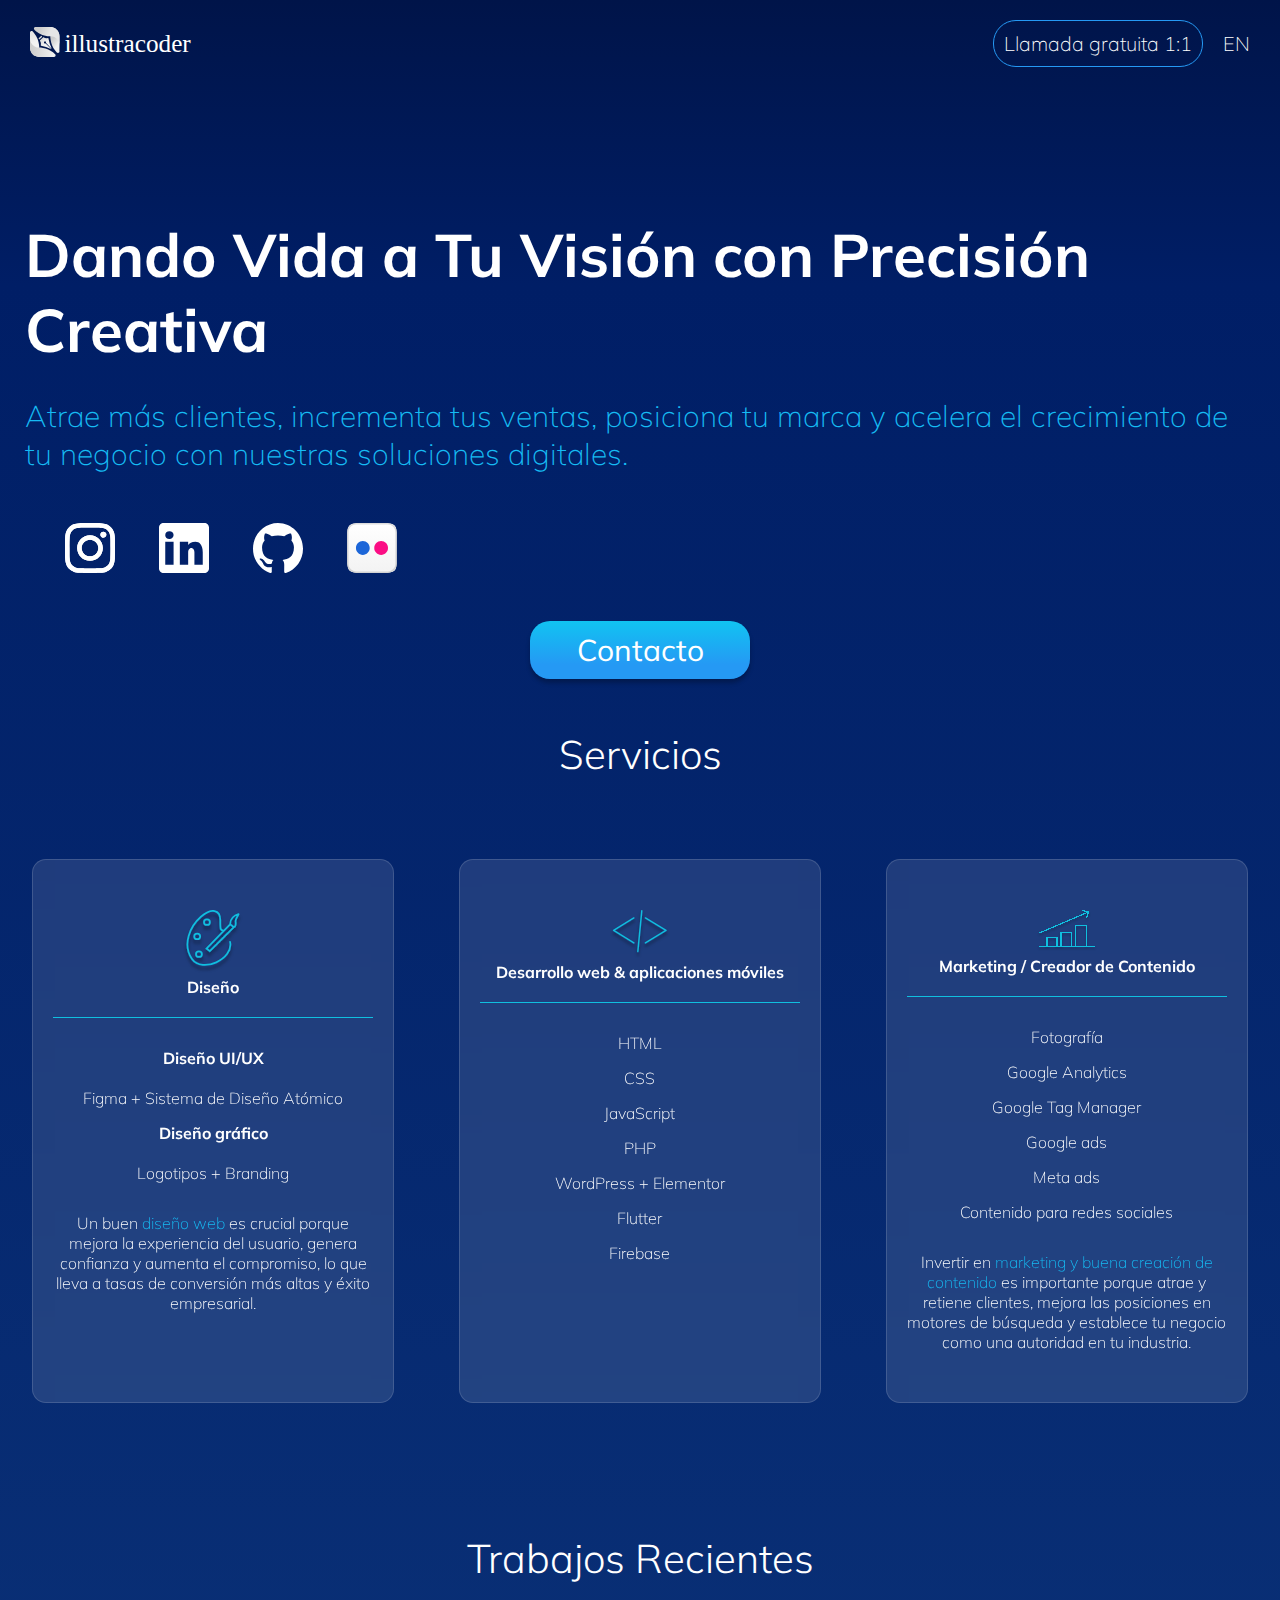
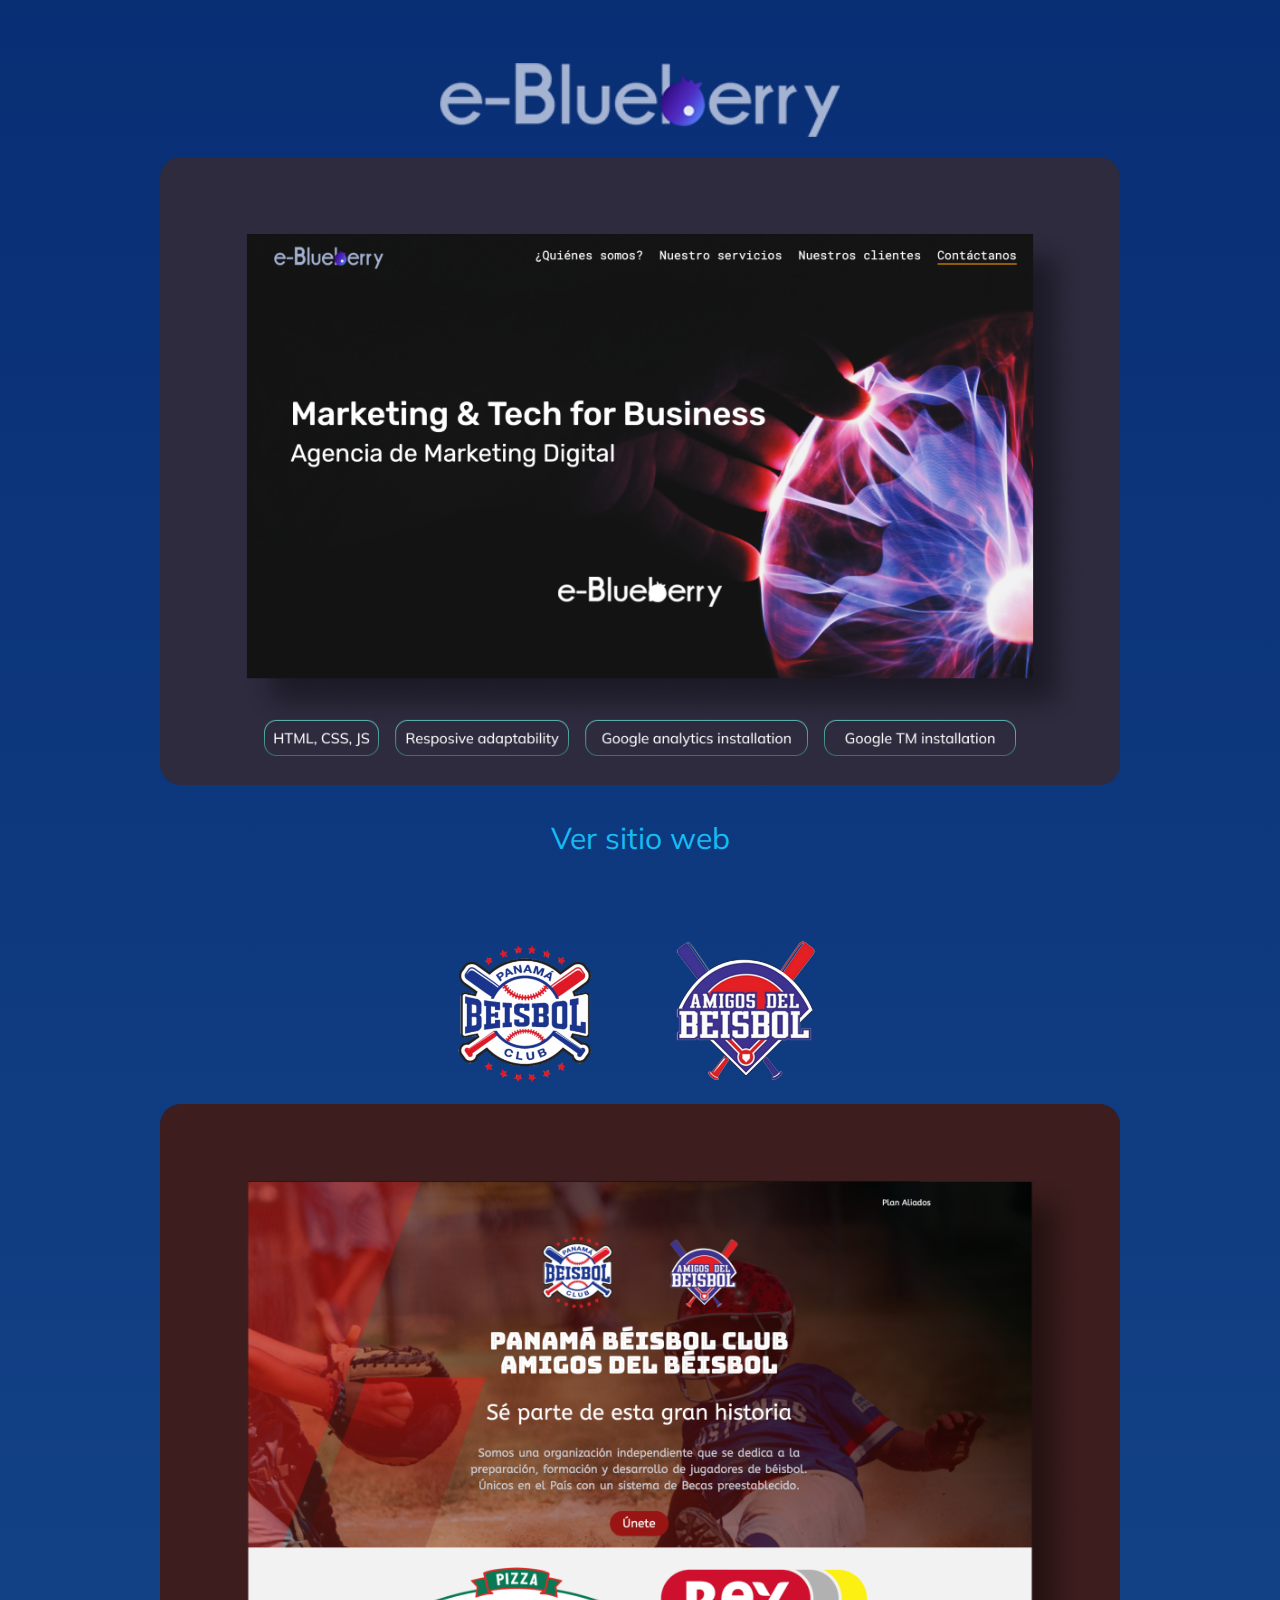
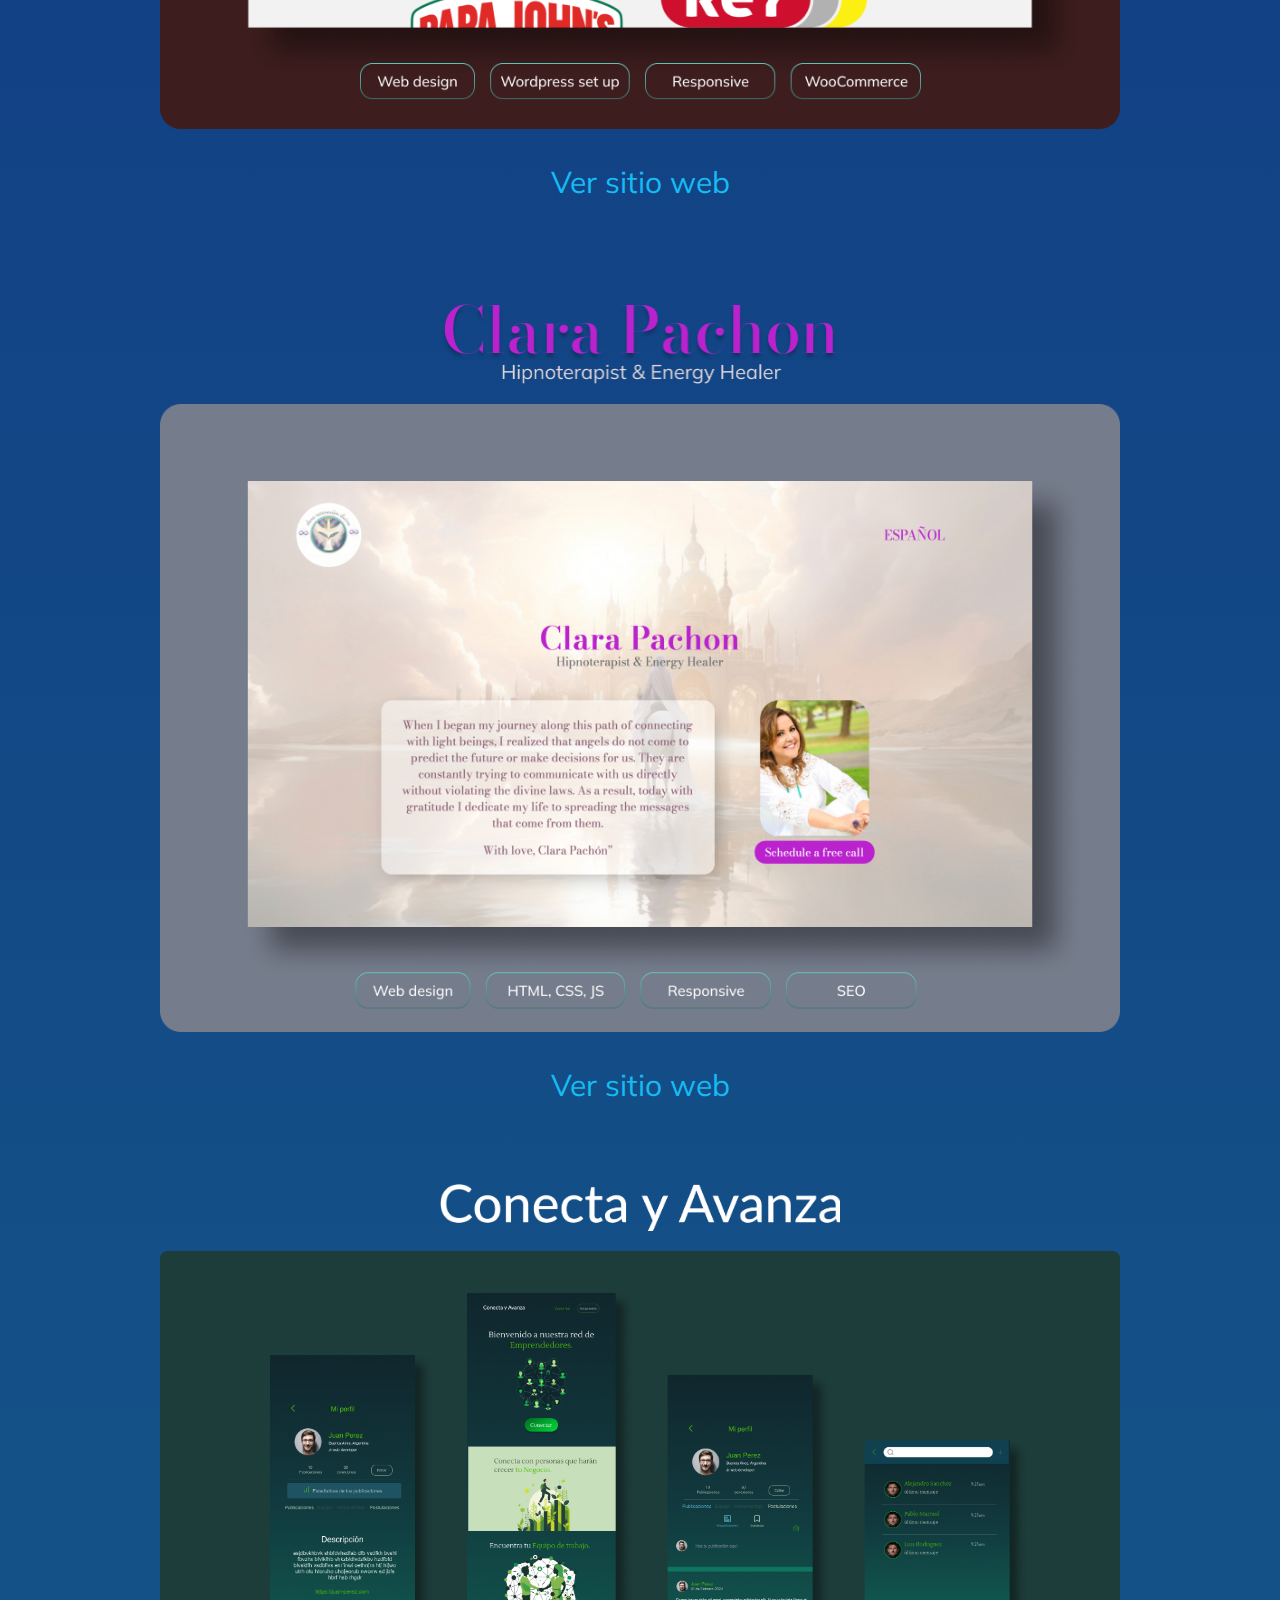
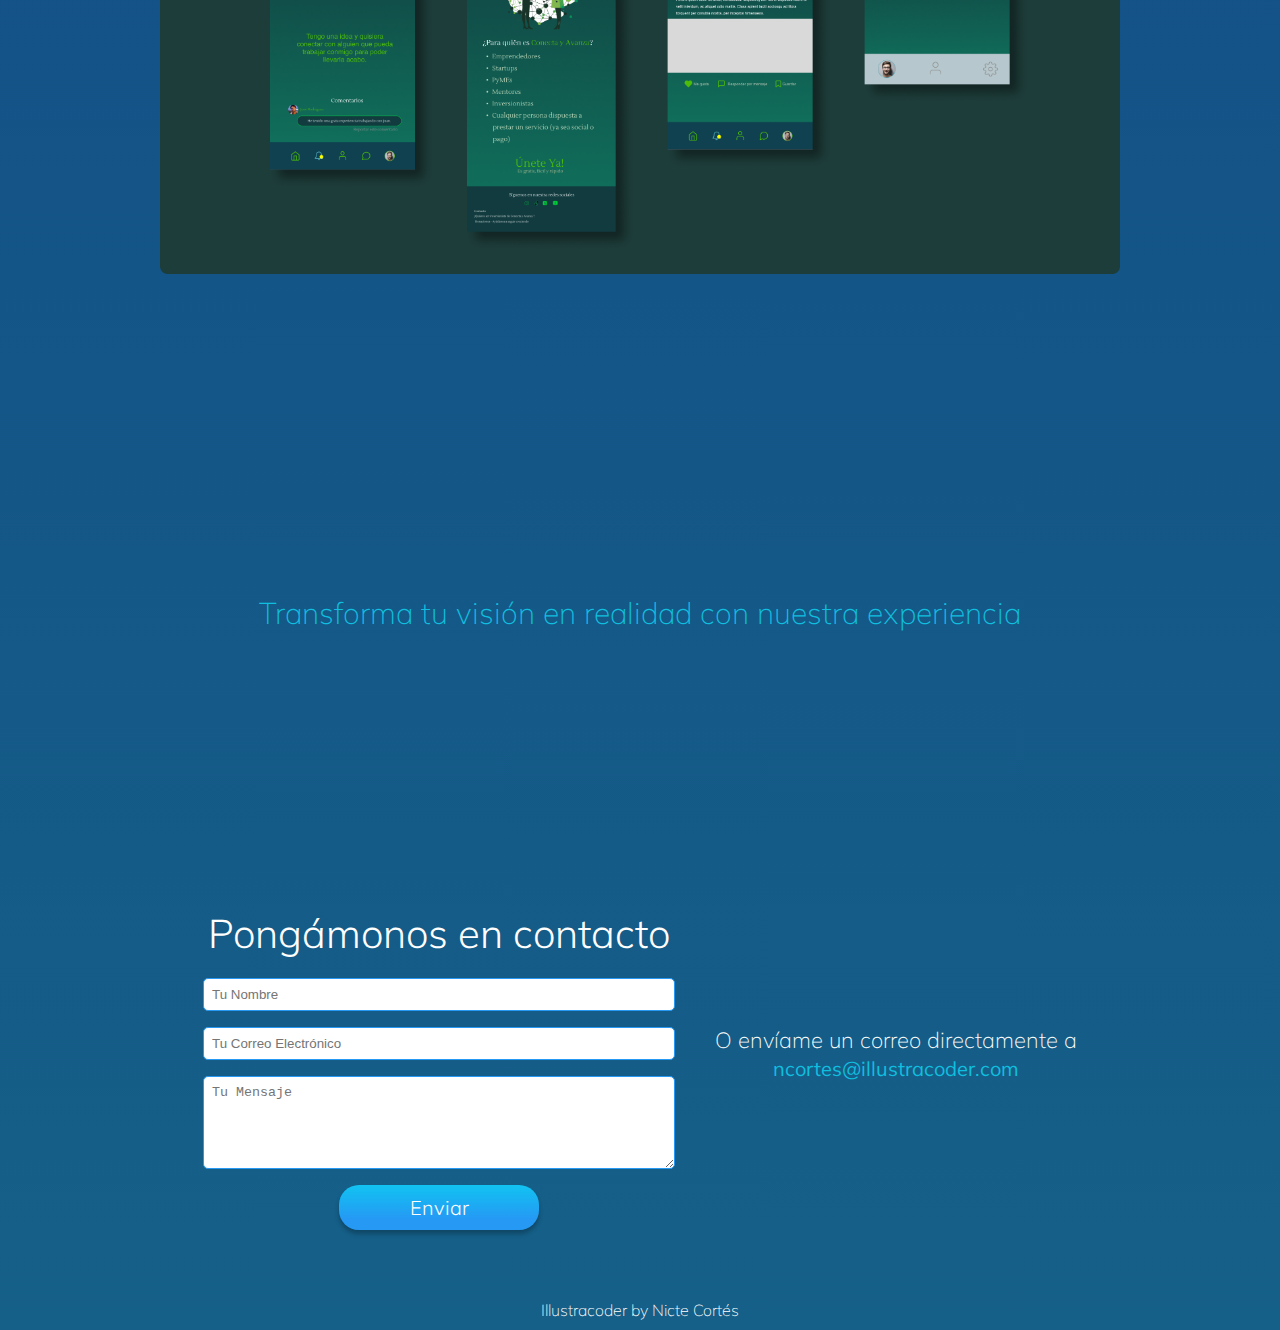
==== español.html @ 36449e50 "added .htaccess and modified html in spanish" ====
<!DOCTYPE html>
<html lang="es">
<head>
    <!-- Google tag (gtag.js) -->
<script async src="https://www.googletagmanager.com/gtag/js?id=G-TVSC4ZTGMF"></script>
<script>
  window.dataLayer = window.dataLayer || [];
  function gtag(){dataLayer.push(arguments);}
  gtag('js', new Date());

  gtag('config', 'G-TVSC4ZTGMF');
</script>
    <link rel="shortcut icon" type="x-icon" href="logo.png">
    <link rel="mask-icon" href="{{ base_path }}/logo.png">
    <meta charset="UTF-8">
    <meta http-equiv="X-UA-Compatible" content="IE=edge">
    <meta name="viewport" content="width=device-width, initial-scale=1.0">
    <link rel="stylesheet" type="text/css" href="stylesheetv1.css" />
    <meta name="keywords" content="Diseño web, desarrollo web, fotografía de productos, fotografía de servicios, creación de contenido para redes sociales, elevación de marca, soluciones web profesionales, Illustracoder, diseño web innovador, desarrollo web experto, creación de contenido digital, diseño web SEO, servicios de fotografía de alta calidad">
    <title>Illustracoder - Diseño Web, Desarrollo, Fotografía y Contenido para Redes Sociales</title>
    <head>
        <script src="https://www.google.com/recaptcha/enterprise.js?render=6LdHow8qAAAAACR_GoCy2ydNq_Hx-x5rRj1Og6y0"></script>
    <meta name="description" content="Descubre Illustracoder, tu opción ideal para diseño web profesional, desarrollo web, fotografía de productos y servicios, y creación de contenido para redes sociales. Eleva tu marca con nuestras soluciones expertas y enfoque innovador. ¡Contáctanos hoy para hacer realidad tu visión!">
</head>
<body>
    <header class="hero-container">
        <nav>
            <div class="logo-container">
                <img class="logo" src="./logo-white.svg" alt="Logo de Illustracoder">
                
            </div>
            
            <div class="nav-btns">
                <a href="https://calendly.com/ncortes-illustracoder/30min" class="calendly-link"><p>Llamada gratuita 1:1</p></a>
                <a href="./index.html">EN</a>
            </div>
        </nav>
        <section class="hero">
            <div class="title-hero">
                
                <h1>Dando Vida a Tu Visión con Precisión Creativa</h1>
                <h2>Atrae más clientes, incrementa tus ventas, posiciona tu marca y acelera el crecimiento de tu negocio con nuestras soluciones digitales.</h2>
            </div>
            
            <div class="iconos">
               <a href=""><img src="./icons/instagram-blanco.svg" alt="Instagram"></a>
               <a href=""><img src="./icons/linkedin-blanco.svg" alt="LinkedIn"></a>
               <a href=""><img src="./icons/github-blanco.svg" alt="GitHub"></a>
               <a href=""><img src="./icons/flickr-icon.svg" alt="Flickr"></a>
            </div>
            <a class="boton" href="#contact-form">Contacto</a>
        </section>
    </header>
    
    <main>
        <section class="services--container">
            <h3 class="reveal active">Servicios</h3>
            <div class="services">
                <div class="service-card reveal active">
                    <div class="service-card--title">
                        <img src="./icons/web-design-icon.svg" alt="Diseño Web">
                        <h4>Diseño</h4>
                        
                    </div>
                    
                    <h4>Diseño UI/UX</h4>
                    <div class="card-icon">

                        <p>Figma + Sistema de Diseño Atómico</p>
                    </div>
                    <h4>Diseño gráfico</h4>
                    <p>Logotipos + Branding</p>
                    
                    <div class="blue-text">
                        <p>Un buen <span class="orange">diseño web</span> es crucial porque mejora la experiencia del usuario, genera confianza y aumenta el compromiso, lo que lleva a tasas de conversión más altas y éxito empresarial.</p>
                    </div>
                </div>
                <div class="service-card reveal active">
                    <div class="service-card--title">
                        <img src="./icons/web-dev-icon.svg" alt="Desarrollo Web">
                        <h4>Desarrollo web & aplicaciones móviles</h4>
                        <h4></h4>
                    </div>
                    <div class="card-icon">
                        
                        <p>HTML</p>
                    </div>
                    <div class="card-icon">
                       
                        <p>CSS</p>
                    </div>
                    <div class="card-icon">
                        
                        <p>JavaScript</p>
                    </div>
                    <div class="card-icon">
                         
                        <p>PHP</p>
                    </div>
                    <div class="card-icon">
                        
                        <p>WordPress + Elementor</p>
                    </div>
                    <div class="card-icon">
                         
                        <p>Flutter</p>
                    </div>
                    <div class="card-icon">
                         
                        <p>Firebase</p>
                    </div>
                    
                </div>
                <div class="service-card reveal active">
                    <div class="service-card--title">
                        <img src="./icons/marketing-icon.svg" alt="Marketing / Creador de Contenido">
                        <h4>Marketing / Creador de Contenido</h4>
                    </div>
                    <div class="card-icon">Fotografía</div>
                    <div class="card-icon"> Google Analytics</div>
                    <div class="card-icon">Google Tag Manager</div>
                    <div class="card-icon">Google ads</div>
                    <div class="card-icon">Meta ads</div>
                    <div class="card-icon">Contenido para redes sociales</div>
                    
                    <div class="blue-text">
                        <p>Invertir en <span class="orange">marketing y buena creación de contenido</span> es importante porque atrae y retiene clientes, mejora las posiciones en motores de búsqueda y establece tu negocio como una autoridad en tu industria.</p>
                    </div>
                </div>
            </div>
        </section>
        <section>
            <h3 class="reveal active">Trabajos Recientes</h3>
            <div class="card reveal active">
                <div class="logos">
                    <img src="./logos/e-blueberrylogo.png" alt="Logo de e-Blueberry">
                </div>
                <img class="card-img" src="./eblueberry-card.png" alt="Tarjeta de e-Blueberry">
                <a href="https://nektar-mkt.com/e-blueberry/" target="_blank" rel="noopener noreferrer">Ver sitio web</a>
            </div>
            <div class="card reveal active">
                <div class="logos">
                    <img src="./logos/logos-panama-amigos.png" alt="Logo del Club de Béisbol Panamá">
                
                </div>
                <img class="card-img" src="./panama-beisbol-club-card.png" alt="Tarjeta del Club de Béisbol Panamá">
                <a href="https://panamabeisbolclub.com/" target="_blank" rel="noopener noreferrer">Ver sitio web</a>
            </div>
            <div class="card reveal active">
                <div class="logos">
                    <img src="./logos/Clara-pachon.png" alt="Logo de Clara Pachon">
                </div>
                <img class="card-img" src="./clarapachon-card.png" alt="Tarjeta de Clara Pachon">
                <a href="https://qhhtclarapachon.com/" target="_blank" rel="noopener noreferrer">Ver sitio web</a>
            </div>
            <div class="card reveal active">
                <div class="logos">
                    <img src="./logos/Conecta y Avanza.png" alt="Logo de Conecta y Avanza">
                </div>
                <img class="card-img" src="./conecta-avanza.png" alt="Tarjeta de Conecta y Avanza">
            </div>
        </section>
        
        <section class="section-text reveal active">
            <p>Transforma tu visión en realidad con nuestra experiencia</p>
        </section>
        <section id="contact-form">
            <div class="form-container">
                <h3>Pongámonos en contacto</h3>
                <form action="contact.php" method="post">
                    <input type="text" name="name" placeholder="Tu Nombre" required>
                    <input type="email" name="email" placeholder="Tu Correo Electrónico" required>
                    <textarea name="message" placeholder="Tu Mensaje" rows="5" required></textarea>
                    
                    <button type="submit" class="boton submit" id="btnSub">Enviar</button>
                </form>
                 <div id="form-message"></div>
            </div>
            <div class="email-me">
                <p>O envíame un correo directamente a</p>
                <a href="mailto:ncortes@illustracoder.com" class="email-link">ncortes@illustracoder.com</a>
            </div>
            
        </section>
    </main>
    <footer>
        <p>Illustracoder by Nicte Cortés</p>
    </footer>
    <script src="index.js"></script>
</body>
</html>
---- stylesheetv1.css ----
@import url("https://fonts.googleapis.com/css2?family=Mulish:wght@200;300;500&family=Raleway:wght@100;200;300&display=swap");
:root{
  --blue:#16BBF3;
  --soft-blue:#10BFDF;
}
* {
    margin: 0;
    padding: 0;
  }
  html,
  body {
    width: 100%;
  }
  body {
    background: linear-gradient(180deg, #001449 0%, #001E66 4.66%, #124085 50%, #156088 100%)
      no-repeat;
    font-family: Mulish;
    font-weight: 200;
  }
  h1{
    color: #ffff;
    font-size: 40px;
  }
  h2{
    color: var(--blue);
    font-weight: 200;
    font-size: 20px;
    margin: 30px 0;
  }
  h3{
    color: #ffff;
    text-align: center;
    margin-top: 50px;
    font-size: 40px;
    font-weight: 300;
  }
  h4{
    margin-bottom: 20px;
  }
  header{
    position: relative;
  }
  nav{
    margin: 0 30px;
    padding-top: 20px;
    color: white;
    display: flex;
    justify-content: space-between;
    align-items: center;
  }
  *:disabled {
    opacity: 0.6;
  }
  .logo-container{
    display: flex;
    align-items: center;
  }
  .logo{
    width: 100px; 
    padding-right: 10px;
  }
 .hero-container {
    background: url() no-repeat center center;
    background-repeat: no-repeat;
    background-size: cover;
  }
  .hero{
    margin: 50px 25px;
  }
  .title-hero{
    margin-top: 150px;
  }
  .nav-btns{
    display: flex;
    align-items: center;
  }
  .nav-btns a{
    color: #ffff;
    font-size: 13px;
    font-weight: 200;
  }
  .nav-btns p{
    border: 1px solid #2599F4;
    border-radius: 23px;
    padding: 10px;
    margin-right: 20px;
  }
  .calendly-link{
  text-align: center;
  }
  .boton {
    color: white;
    background: linear-gradient(180deg, #0AD2F1 -26.87%, #2599F4 75.62%);
    box-shadow: 0px 4px 4px 0px rgba(0, 0, 0, 0.25);
    border-radius: 20px;
    padding: 10px;
    display: block;
    text-align: center;
    margin:  auto;
    width: 25%;
  }

  .boton:hover {
    background-color: #0056b3;
    transform: scale(1.1);
  }

  a{
    font-size: 20px;
    font-weight: 400;
    text-decoration: none;
    color: var(--blue);
  }
  .iconos{
      margin: 20px 20px 70px 20px;
  }
  .iconos img{
    margin: 10px;
    width: 30px;
  }
  .service-card{
      color: white;
      text-align: center;
      width: 70%;
      margin: 80px auto;
      padding: 50px 20px;
      border-radius: 14px;
      border: 1px solid rgba(255, 255, 255, 0.14);
      background: rgba(255, 255, 255, 0.11);
      backdrop-filter: blur(9px);
  }
  .service-card--title {
    border-bottom: .5px solid var(--soft-blue);
    margin-bottom: 30px;
  }
  .service-card--title img{
    width: 60px;
  }
  .card-icon{
      display: flex;
      justify-content: center;
      align-items: center;
      margin: 15px;
  }
  .card-icon img{
      width: 25px;
      margin-right: 15px;
  }
  .card{
      margin: 80px auto;
      text-align: center;
  }
.card a{
  display: block;
}
  .logos img{
      display: block;
      width: 200px;
      margin: 20px auto;
  }
  .card-img{
      width: 90%;
      margin-bottom: 30px;
  }
  .blue-text{
    color: #ffff;
    margin-top: 30px;
  }
  .orange{
    color: var(--blue);
  }
  #contact-form{
    margin-bottom: 50px;
  }
  #contact-form form {
    display: flex;
    flex-direction: column;
    margin: 30px;
    }
  #contact-form input,
  #contact-form textarea {
    margin-bottom: 1rem;
    padding: 0.5rem;
    border: 1px solid #2599F4;
    border-radius: 5px;
    }
  .email-link {
    color: var(--soft-blue);
    }
    .g-recaptcha{
      display: block;
      margin: 20px auto;
    }
  .submit{
    font-family: Mulish;
    font-weight: 300;
    border: none;
  }
  .email-me{
    text-align: center;
    display: block;
    margin: 20px;
    font-size: 22px;
    color: #ffff;
  }
  .section-text{
    color: var(--soft-blue);
    margin: 20px;
    height: 50vh;
    display: flex;
    align-items: center;
    justify-content: center;
    font-size: 30px;
    text-align: center;
  }
  footer p{
    color: #ffff;
    text-align: center;
    margin-bottom: 10px;
  }
  .reveal{
    position: relative;
    transform: translateY(50px);
    opacity: 0;
    transition: all 1s ease;
  }
  .reveal.active{
    transform: translateY(0px);
    opacity: 1;
  }
  @media only screen and (min-width: 750px){
    .logo{
      width: 150px;
    }
    .nav-btns a{
      font-size: 16px;
    }
  }
  @media only screen and (min-width: 1000px){
    h1{
      font-size: 60px;
    }
    h2{
      font-size: 30px;
    }
    .logo{
      width: 170px;
    }
    .logo-container p{
      font-size: 20px;
    }
    .hero p{
      font-size: 40px;
    }
    .iconos{
      margin: 20px 20px;
    }
    .iconos img{
      margin: 20px;
      width: 50px;
    }
    .boton{
      font-size: 30px;
      width: 200px;
    }
    .services{
      display: flex;
    }
    .service-card{
      width: 25%;
    }
    .card-img{
      width: 75%;
    }
    .logos img{
      width: 400px;
    }
    .nav-btns a{
      font-size: 20px;
    }
    a{
      font-size: 30px;
    }
    .about-me-text p{
      font-size: 22px;
    }
    #contact-form{
      display: flex;
      justify-content: center;
      align-items: center;
    }
    #contact-form form{
      margin: 20px;
    }
    
    .form-container{
      width: 40%;
    }
    .submit{
      font-size: 20px;
    }
    .email-link{
      font-size: 20px;
    }
    .section-text{
      font-size: 30px;
    }
  }
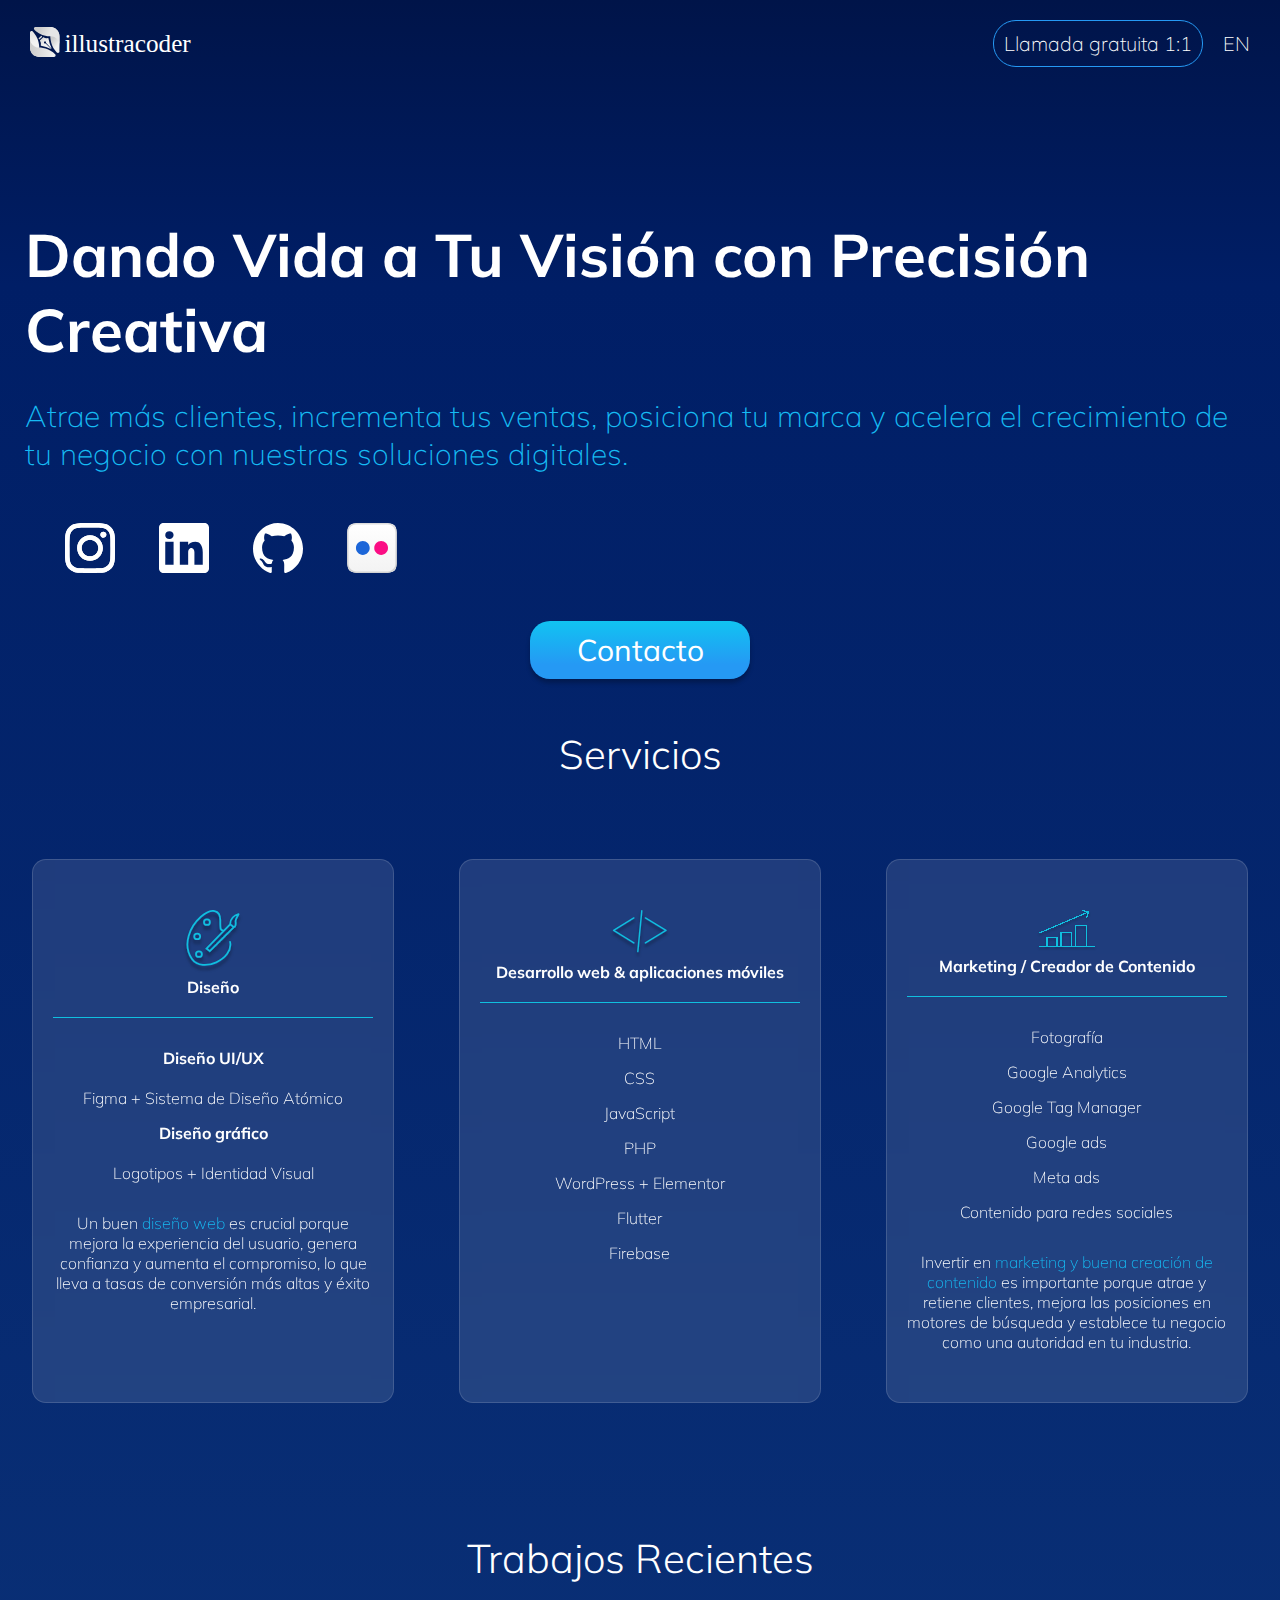
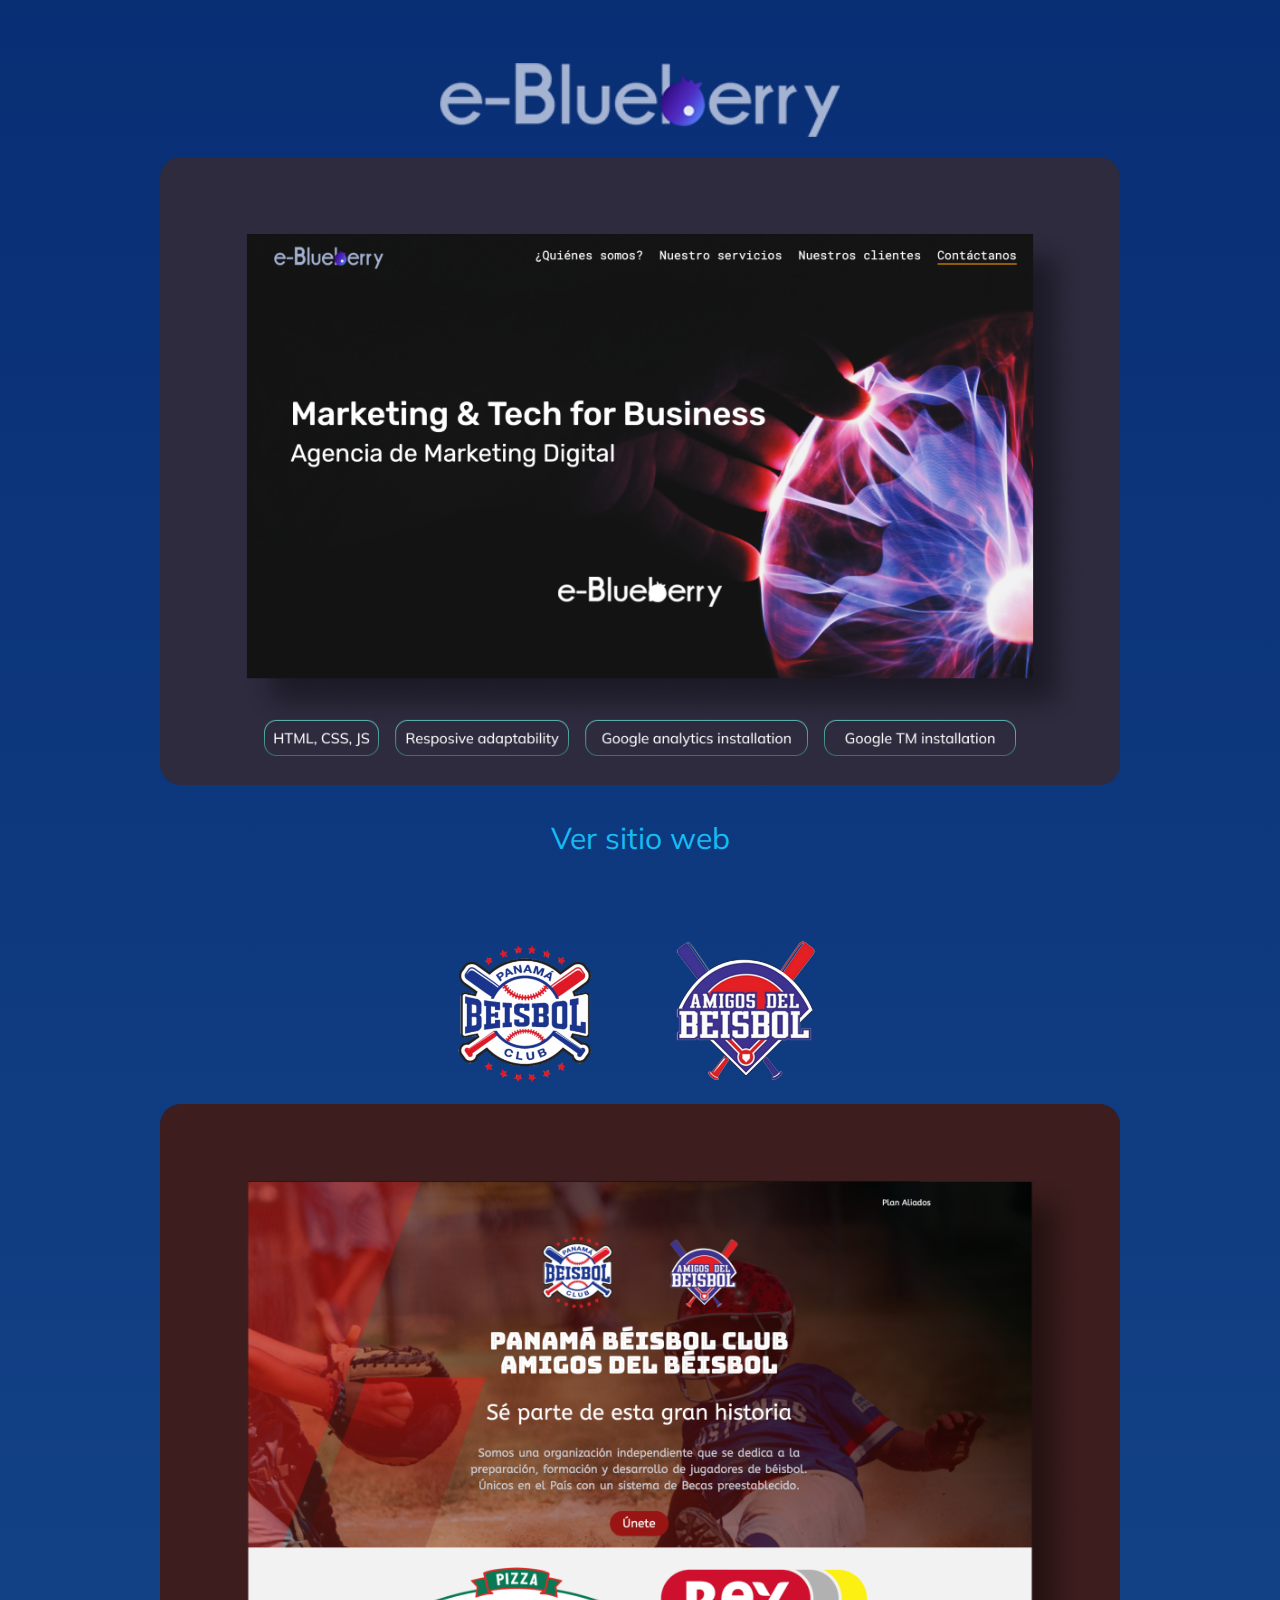
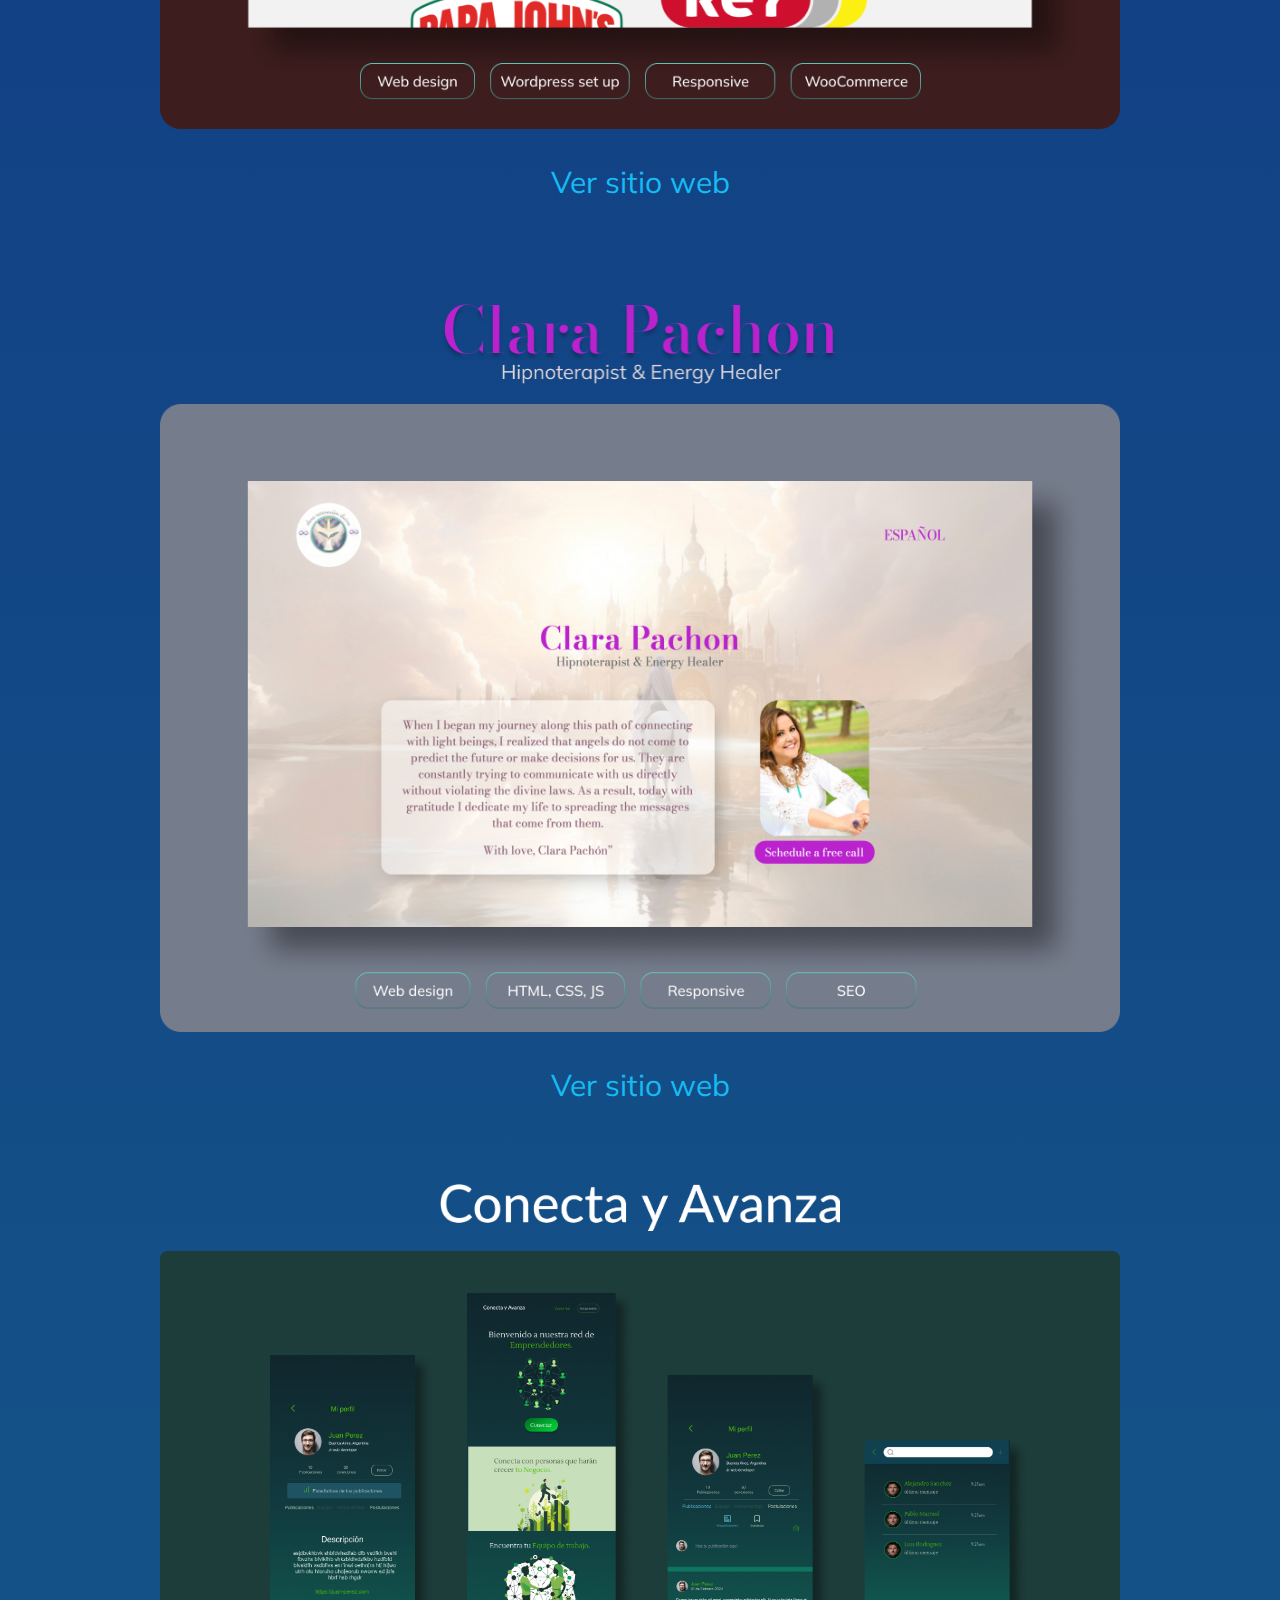
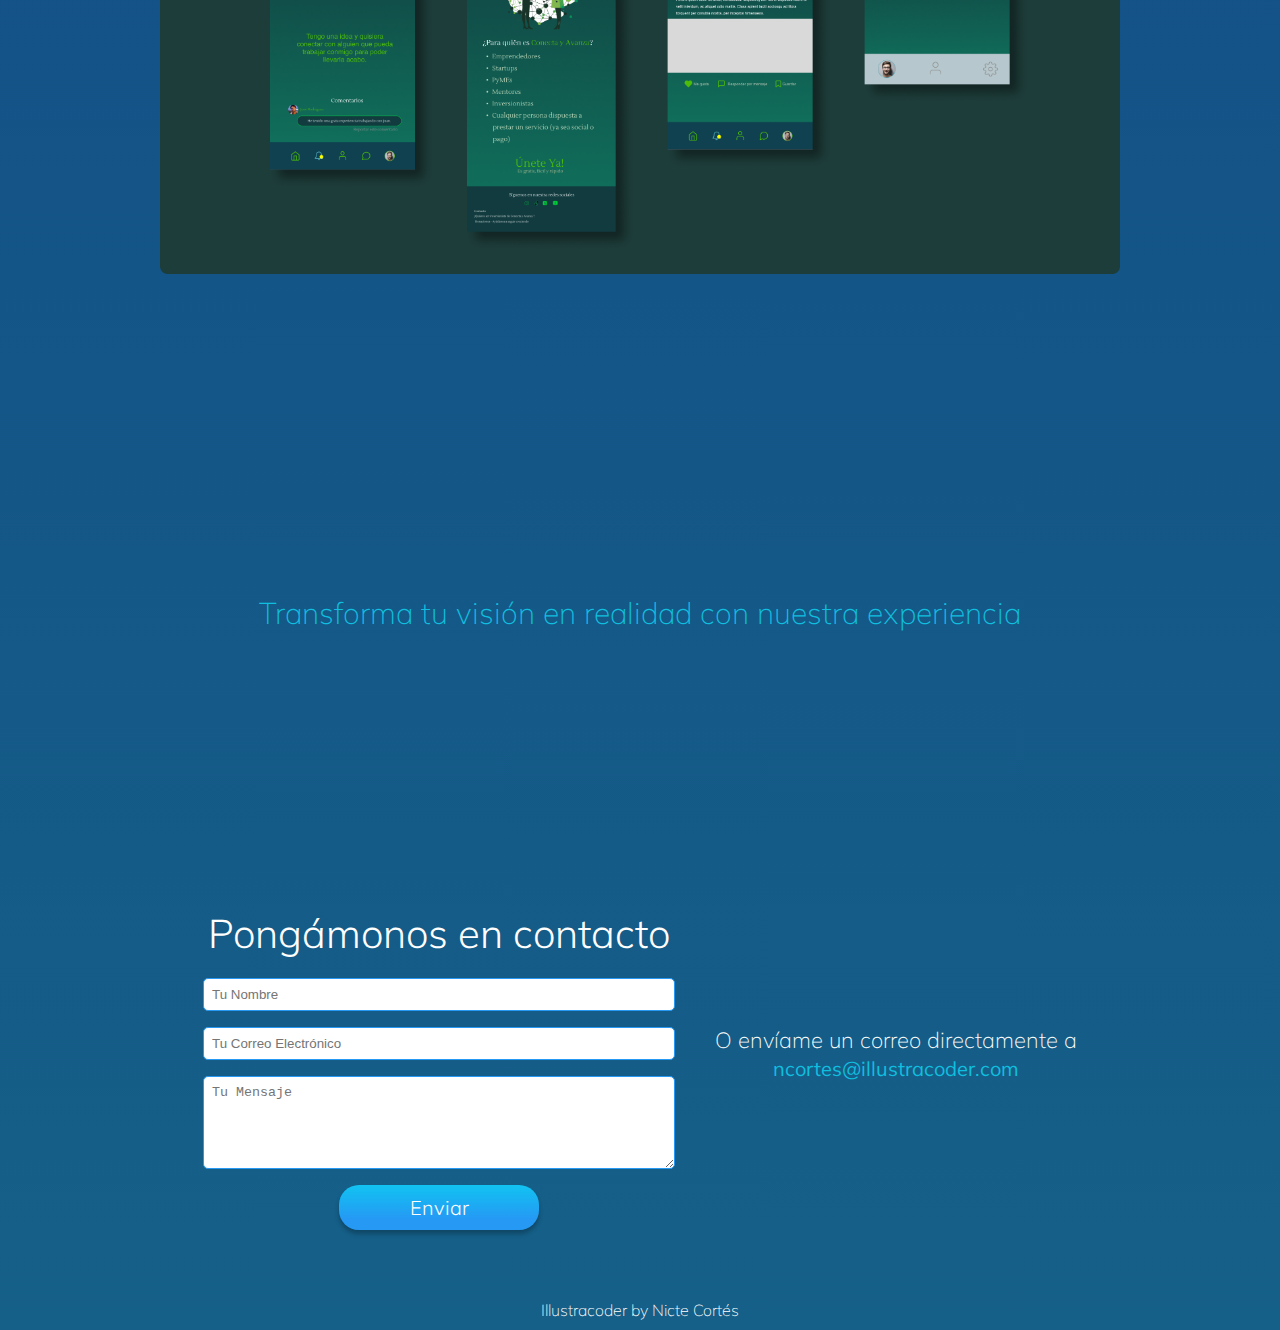
==== commit aadeaf1d: "flickr photo" ====
--- a/español.html
+++ b/español.html
@@ -69,7 +69,7 @@
                         <p>Figma + Sistema de Diseño Atómico</p>
                     </div>
                     <h4>Diseño gráfico</h4>
-                    <p>Logotipos + Branding</p>
+                    <p>Logotipos + Identidad Visual</p>
                     
                     <div class="blue-text">
                         <p>Un buen <span class="orange">diseño web</span> es crucial porque mejora la experiencia del usuario, genera confianza y aumenta el compromiso, lo que lleva a tasas de conversión más altas y éxito empresarial.</p>
